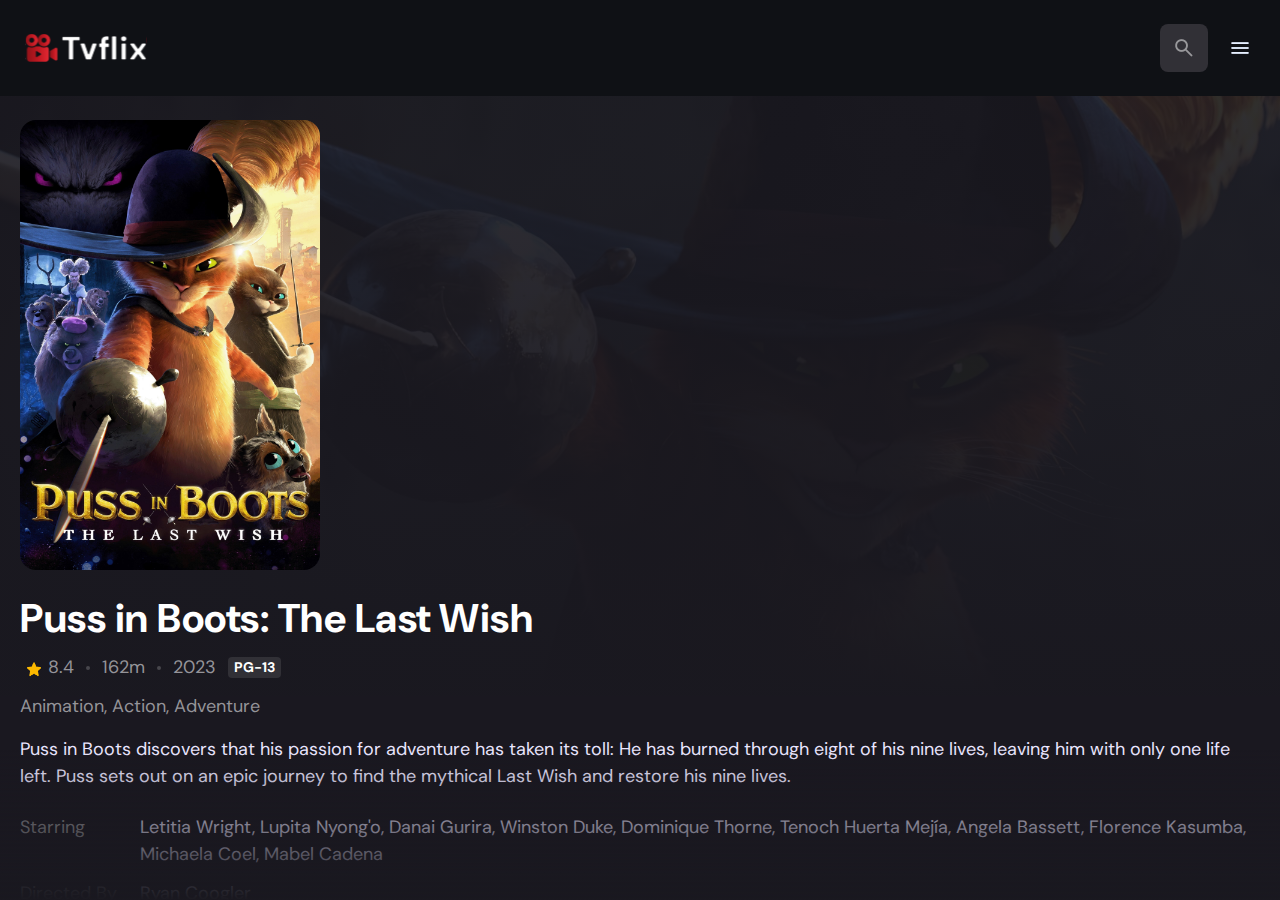
==== detail.html @ 979cb25b "Project Movie" ====
<!DOCTYPE html>
<html lang="en">
  <head>
    <meta charset="UTF-8" />
    <meta http-equiv="X-UA-Compatible" content="IE=edge" />
    <meta name="viewport" content="width=device-width, initial-scale=1.0" />
    <link rel="shorcut icon" href="favicon.svg" type="image/x+mxl" />
    <link rel="preconnect" href="https://fonts.googleapis.com" />
    <link rel="preconnect" href="https://fonts.gstatic.com" crossorigin />
    <link
      href="https://fonts.googleapis.com/css2?family=DM+Sans:wght@400;700&display=swap"
      rel="stylesheet"
    />
    <link rel="stylesheet" href="assets/css/style.css" />
    <title>Tvflix</title>
  </head>
  <body>
    <header class="header">
      <a href="index.html" class="logo">
        <img
          src="assets/images/logo.svg"
          alt="Tvflix home"
          width="140px"
          height="32px"
        />
      </a>
      <div class="search-box" search-box>
        <div class="search-wrapper" search-wrapper>
          <input
            type="text"
            name=""
            id=""
            placeholder="Search any movies"
            aria-label="search movies"
            class="search-field"
            autocomplete="off"
            search-field
          />
          <img
            src="assets/images/search.png"
            width="24px"
            height="24px"
            class="leading-icon"
            alt=""
          />
        </div>
        <button class="search-btn" search-close>
          <img
            src="assets/images/close.png"
            width="24px"
            height="24px"
            alt=""
          />
        </button>
      </div>

      <button class="search-btn" search-toggler menu-close>
        <img
          class="menu"
          src="assets/images/search.png"
          width="24px"
          height="24px"
          alt="open search box"
        />
      </button>

      <button class="menu-btn" menu-btn menu-toggler>
        <img
          class="menu"
          width="24px"
          height="24px"
          src="assets/images/menu.png"
          alt="open menu"
        />
        <img
          class="close"
          width="24px"
          height="24px"
          src="assets/images/menu-close.png"
          alt=""
        />
      </button>
    </header>

    <nav class="sidebar" sidebar>
      <div class="sidebar-inner">
        <div class="sidebar-list">
          <p class="title">Genre</p>
          <a href="movie-list.html" class="sidebar-link" menu-close>Action </a>
          <a href="movie-list.html" class="sidebar-link" menu-close>Horror </a>
          <a href="movie-list.html" class="sidebar-link" menu-close>Comedy </a>
          <a href="movie-list.html" class="sidebar-link" menu-close
            >Adventure</a
          >
          <a href="movie-list.html" class="sidebar-link" menu-close>Drama </a>
          <a href="movie-list.html" class="sidebar-link" menu-close>Sci-Fi </a>
        </div>
        <div class="sidebar-list">
          <p class="title">Language</p>
          <a href="movie-list.html" class="sidebar-link" menu-close>English </a>
          <a href="movie-list.html" class="sidebar-link" menu-close>Japan </a>
          <a href="movie-list.html" class="sidebar-link" menu-close
            >Tiếng Việt
          </a>
        </div>
        <div class="sidebar-footer">
          <p class="copyright">
            Copyright 2023
            <a href="https://www.facebook.com/profile.php?id=100027670810611"
              >HoangDev</a
            >
          </p>
          <img
            src="assets/images/tmdb-logo.svg"
            width="130px"
            height="18px"
            alt=""
          />
        </div>
      </div>
    </nav>
    <div class="overlay active" overlay menu-toggler></div>
    <article class="container" page-content>
      <div class="movie-detail">
        <div
          class="backdrop-image"
          style="background-image: url('./assets/images/slider-banner.jpg')"
        ></div>
        <figure class="poster-box movie-poster">
          <img
            src="./assets/images/slider-control.jpg"
            class="img-cover"
            alt=""
          />
        </figure>
        <div class="detail-box">
          <div class="detail-content">
            <h1 class="heading">Puss in Boots: The Last Wish</h1>
            <div class="meta-list">
              <div class="meta-item">
                <img src="" alt="" />
                <img
                  src="./assets/images/star.png"
                  width="20px"
                  height="20px"
                  alt="rating"
                />
                <span class="span">8.4</span>
              </div>
              <div class="separator"></div>
              <div class="meta-item">162m</div>
              <div class="separator"></div>
              <div class="meta-item">2023</div>
              <div class="meta-item card-badge">PG-13</div>
            </div>

            <p class="genre">Animation, Action, Adventure</p>
            <p class="overview">
              Puss in Boots discovers that his passion for adventure has taken
              its toll: He has burned through eight of his nine lives, leaving
              him with only one life left. Puss sets out on an epic journey to
              find the mythical Last Wish and restore his nine lives.
            </p>
            <ul class="detail-list">
              <div class="list-item">
                <p class="list-name">Starring</p>
                <p>
                  Letitia Wright, Lupita Nyong'o, Danai Gurira, Winston Duke,
                  Dominique Thorne, Tenoch Huerta Mejía, Angela Bassett,
                  Florence Kasumba, Michaela Coel, Mabel Cadena
                </p>
              </div>

              <div class="list-item">
                <p class="list-name">Directed By</p>
                <p>
                    Ryan Coogler
                </p>
              </div>
            </ul>

          </div>
          <div class="title-wrapper">
            <h3 class="title-large">Trailers and Clips</h3>
          </div>
          <div class="slider-list">
            <div class="slider-inner">
                <div class="video-card"></div>
                <div class="video-card"></div>
                <div class="video-card"></div>
                <div class="video-card"></div>
            </div>
          </div>
        </div>
      </div>



      <section aria-label="upcoming-movie" class="movie-list">
        <div class="title-wrapper">
          <h3 class="title-large">You May Also Like</h3>
        </div>
        <div class="slider-list">
          <div class="slider-inner">
            <div class="movie-card">
              <figure class="poster-box card-banner">
                <img
                  src="assets/images/slider-control.jpg"
                  class="img-cover"
                  alt="Puss in Boots: The Last Wish"
                />
              </figure>
              <h4 class="title">Puss in Boots: The Last Wish</h4>
              <div class="meta-list">
                <div class="meta-item">
                  <img
                    src="assets/images/star.png"
                    width="20px"
                    height="20px"
                    class=""
                    alt="rating"
                    loading="lazy"
                  />
                  <span class="span">8.4</span>
                </div>
                <div class="card-badge">2023</div>
              </div>
              <a
                href="detail.html"
                class="card-btn"
                title="Puss in Boots: The Last Wish"
              ></a>
            </div>
            <div class="movie-card">
              <figure class="poster-box card-banner">
                <img
                  src="assets/images/slider-control.jpg"
                  class="img-cover"
                  alt="Puss in Boots: The Last Wish"
                />
              </figure>
              <h4 class="title">Puss in Boots: The Last Wish</h4>
              <div class="meta-list">
                <div class="meta-item">
                  <img
                    src="assets/images/star.png"
                    width="20px"
                    height="20px"
                    class=""
                    alt="rating"
                    loading="lazy"
                  />
                  <span class="span">8.4</span>
                </div>
                <div class="card-badge">2023</div>
              </div>
              <a
                href="detail.html"
                class="card-btn"
                title="Puss in Boots: The Last Wish"
              ></a>
            </div>
            <div class="movie-card">
              <figure class="poster-box card-banner">
                <img
                  src="assets/images/slider-control.jpg"
                  class="img-cover"
                  alt="Puss in Boots: The Last Wish"
                />
              </figure>
              <h4 class="title">Puss in Boots: The Last Wish</h4>
              <div class="meta-list">
                <div class="meta-item">
                  <img
                    src="assets/images/star.png"
                    width="20px"
                    height="20px"
                    class=""
                    alt="rating"
                    loading="lazy"
                  />
                  <span class="span">8.4</span>
                </div>
                <div class="card-badge">2023</div>
              </div>
              <a
                href="detail.html"
                class="card-btn"
                title="Puss in Boots: The Last Wish"
              ></a>
            </div>
            <div class="movie-card">
              <figure class="poster-box card-banner">
                <img
                  src="assets/images/slider-control.jpg"
                  class="img-cover"
                  alt="Puss in Boots: The Last Wish"
                />
              </figure>
              <h4 class="title">Puss in Boots: The Last Wish</h4>
              <div class="meta-list">
                <div class="meta-item">
                  <img
                    src="assets/images/star.png"
                    width="20px"
                    height="20px"
                    class=""
                    alt="rating"
                    loading="lazy"
                  />
                  <span class="span">8.4</span>
                </div>
                <div class="card-badge">2023</div>
              </div>
              <a
                href="detail.html"
                class="card-btn"
                title="Puss in Boots: The Last Wish"
              ></a>
            </div>
            <div class="movie-card">
              <figure class="poster-box card-banner">
                <img
                  src="assets/images/slider-control.jpg"
                  class="img-cover"
                  alt="Puss in Boots: The Last Wish"
                />
              </figure>
              <h4 class="title">Puss in Boots: The Last Wish</h4>
              <div class="meta-list">
                <div class="meta-item">
                  <img
                    src="assets/images/star.png"
                    width="20px"
                    height="20px"
                    class=""
                    alt="rating"
                    loading="lazy"
                  />
                  <span class="span">8.4</span>
                </div>
                <div class="card-badge">2023</div>
              </div>
              <a
                href="detail.html"
                class="card-btn"
                title="Puss in Boots: The Last Wish"
              ></a>
            </div>
            <div class="movie-card">
              <figure class="poster-box card-banner">
                <img
                  src="assets/images/slider-control.jpg"
                  class="img-cover"
                  alt="Puss in Boots: The Last Wish"
                />
              </figure>
              <h4 class="title">Puss in Boots: The Last Wish</h4>
              <div class="meta-list">
                <div class="meta-item">
                  <img
                    src="assets/images/star.png"
                    width="20px"
                    height="20px"
                    class=""
                    alt="rating"
                    loading="lazy"
                  />
                  <span class="span">8.4</span>
                </div>
                <div class="card-badge">2023</div>
              </div>
              <a
                href="detail.html"
                class="card-btn"
                title="Puss in Boots: The Last Wish"
              ></a>
            </div>
          </div>
        </div>
      </section>
    </article>
    <script src="assets/js/global.js"></script>
    <script src="assets/js/detail.js"></script>
  </body>
</html>
---- assets/css/style.css ----
/*-----------------------------------*\
  #style.css
\*-----------------------------------*/

/**
 * copyright 2023 Hoàng Dev
 */

:root {
  --background: hsla(220, 17%, 7%, 1);
  --banner-background: hsla(250, 6%, 20%, 1);
  --white-alpha-20: hsla(0, 0%, 100%, 0.2);
  --on-background: hsla(220, 100%, 95%, 1);
  --on-surface: hsla(250, 100%, 95%, 1);
  --on-surface-variant: hsla(250, 1%, 44%, 1);
  --primary: hsla(349, 100%, 43%, 1);
  --primary-variant: hsla(349, 69%, 51%, 1);
  --rating-color: hsla(44, 100%, 49%, 1);
  --surface: hsla(250, 13%, 11%, 1);
  --text-color: hsla(250, 2%, 59%, 1);
  --white: hsla(0, 0%, 100%, 1);
  --banner-overlay: 90deg, hsl(220, 17%, 7%) 0%, hsla(220, 17%, 7%, 0.5) 100%;
  --bottom-overlay: 180deg, hsla(250, 13%, 11%, 0), hsla(250, 13%, 11%, 1);
  --ff-dm-sans: "DM Sans", sans-serif;

  --fs-heading: 4rem;
  --fs-title-lg: 2.6rem;
  --fs-title: 2rem;
  --fs-body: 1.8rem;
  --fs-button: 1.5rem;
  --fs-label: 1.4rem;

  --weight-bold: 700;
  --shadow-1: 0 1px 4px hsla(0, 0%, 0%, 0.75);
  --shadow-2: 0 2px 4px hsla(350, 100%, 43%, 0.3);
  --radius-4: 4px;
  --radius-8: 8px;
  --radius-16: 16px;
  --radius-24: 24px;
  --radius-36: 36px;
  --transition-short: 250ms ease;
  --transition-long: 500ms ease;
}

*,
*::after,
*::before {
  margin: 0;
  padding: 0;
  box-sizing: border-box;
}

li {
  list-style: none;
}

a,
img,
span,
iframe,
button {
  display: block;
}

a {
  color: inherit;
  text-decoration: none;
}

image {
  height: auto;
}

input,
button {
  background: none;
  border: none;
  font: inherit;
  color: inherit;

}

input {
  width: 100%;

}

button {
  text-align: left;
  cursor: pointer;
}

html {
  font-family: var(--ff-dm-sans);
  font-size: 10px;
  scroll-behavior: smooth;
}

body {
  background-color: var(--background);
  color: var(--on-background);
  font-size: var(--fs-body);
  line-height: 1.5;
}

:focus-visible {
  outline-color: var(--primary-variant);
}

::-webkit-scrollbar {
  width: 8px;
  height: 8px;
}

::-webkit-scrollbar-thumb {
  background-color: var(--banner-background);
  border-radius: var(--radius-8);
}

.header {
  position: relative;
  padding-block: 24px;
  padding-inline: 16px;
  display: flex;
  justify-content: space-between;
  align-items: center;
  gap: 8px;
}

.header .logo {
  margin-inline-end: auto;

}

.search-btn,
.menu-btn {
  padding: 12px;

}

.search-btn {
  background-color: var(--banner-background);
  border-radius: var(--radius-8);

}

.search-btn img {
  opacity: 0.5;
  transition: var(--transition-short);

}


.search-btn:is(:hover, :focus-visible) {
  opacity: 1;
}

.menu-btn.active .menu,
.menu-btn .close {
  display: none;
}


.menu-btn .menu,
.menu-btn.active .close {
  display: block;
}

.search-box {
  position: absolute;
  top: 0;
  left: 0;
  width: 100%;
  height: 100%;
  background-color: var(--background);
  padding: 24px 16px;
  align-items: center;
  gap: 8px;
  z-index: 1;
  display: none;

}

.search-box.active {
  display: flex;
}

.search-wrapper {
  position: relative;
  flex-grow: 1;
}

.search-wrapper::before {
  position: absolute;
  top: 14px;
  right: 12px;
  content: "";
  width: 20px;
  height: 20px;
  border: 1px solid var(--white);
  border-inline-end-color: transparent;
  border-radius: var(--radius-24);
  animation: loading 500ms linear infinite;
  display: none;

}

.search-wrapper.searching::before {
  display: block;
}

@keyframes loading {
  0% {
    transform: rotate(0);
  }

  100% {
    transform: rotate(1turn);
  }
}

.search-field {
  background-color: var(--banner-background);
  height: 48px;
  line-height: 48px;
  padding-inline: 44px 16px;
  outline: none;
  border-radius: var(--radius-8);
  transition: var(--transition-short);
}

.search-field::placeholder {
  color: var(--on-surface-variant);
}

.search-field:hover {
  box-shadow: 0 0 0 2px var(--on-surface-variant);
}

.search-field:focus {
  box-shadow: 0 0 0 2px var(--on-surface);
  padding-inline-start: 16px;
}

.search-wrapper .leading-icon {
  position: absolute;
  top: 50%;
  transform: translateY(-50%);
  left: 12px;
  opacity: 0.5;
  transition: var(--transition-short);
}

.search-wrapper:focus-within .leading-icon {
  opacity: 0;
}

.title {
  font-size: var(--fs-title);
  font-weight: var(--weight-bold);
  letter-spacing: 0.5;
}

.sidebar {
  position: absolute;
  background-color: var(--background);
  top: 90px;
  bottom: 0;
  left: -340px;
  max-width: 340px;
  width: 100%;
  border-block-start: 1px solid var(--banner-background);
  overflow-y: overlay;
  visibility: hidden;
  z-index: 4;
  transition: var(--transition-long);
}

.sidebar.active {
  transform: translateX(340px);
  visibility: visible;

}

.sidebar-inner {
  display: grid;
  gap: 20px;
  padding-block: 36px;
}

.sidebar::-webkit-scrollbar-thumb {
  background-color: var(--banner-background);
}

.sidebar:is(:hover, :focus-within)::-webkit-scrollbar-thumb {
  background-color: var(--banner-background);
}

.sidebar::-webkit-scrollbar-button {
  height: 16px;
}

.sidebar-list,
.sidebar-footer {
  padding-inline: 36px;

}

.sidebar-link {
  color: var(--on-surface-variant);
  transition: var(--transition-short);
}

.sidebar-link:is(:hover, :focus-visible) {
  color: var(--on-background);
}

.sidebar-list {
  display: grid;
  gap: 8px;
}

.sidebar-list .title {
  margin-block-end: 8px;
}

.sidebar-footer {
  border-block-start: 1px solid var(--banner-background);
  padding-block-start: 28px;
  margin-block-start: 16px;
}

.copyright {
  color: var(--on-surface-variant);
}

.copyright a {
  display: inline-block;
}

.overlay {
  position: fixed;
  top: 96px;
  left: 0;
  border: 0;
  width: 100%;
  background-color: var(--background);
  opacity: 0;
  pointer-events: none;
  transition: var(--transition-short);
  z-index: 3;
}

.overlay.active {
  opacity: 0.5;
  pointer-events: all;
}

/*Container slider*/

.container {
  position: relative;
  background-color: var(--surface);
  color: var(--on-surface);
  padding: 24px 20px 48px;
  height: calc(100vh - 96px);
  overflow: overlay;
  z-index: 1;
}

.container::after {
  content: "";
  position: fixed;
  bottom: 0;
  left: 0;
  width: 100%;
  height: 150px;
  background-image: linear-gradient(var(--bottom-overlay));
  z-index: 1;
  pointer-events: none;

}

.banner {
  position: relative;
  height: 700px;
  border-radius: var(--radius-24);
  overflow: hidden;
}

.banner-slider .slider-item {
  position: absolute;
  top: 0;
  left: 120%;
  height: 100%;
  width: 100%;
  background-color: var(--banner-background);
  opacity: 0;
  visibility: hidden;
  transition: opacity var(--transition-long);
}

.banner-slider .slider-item::before {
  content: "";
  position: absolute;
  inset: 0;
  background-image: linear-gradient(var(--banner-overlay));
}

.banner-slider .active {
  left: 0;
  visibility: visible;
  opacity: 1;
}

.banner-content {
  position: absolute;
  left: 24px;
  right: 24px;
  bottom: 206px;
  z-index: 1;
  color: var(--text-color);
}

.banner :is(.heading, .banner-text) {

  overflow: hidden;
  display: -webkit-box;
  -webkit-box-orient: vertical;
}

.banner .heading {
  -webkit-line-clamp: 3;
  margin-block-end: 16px;
}

.meta-list {
  display: flex;
  flex-wrap: wrap;
  justify-content: flex-start;
  align-items: center;
  gap: 12px;
}

.banner .genre {
  margin-block: 12px;
}

.banner-text {
  -webkit-line-clamp: 2;
  margin-block-end: 24px;
}

.heading,
.title-large,
.title {
  font-family: var(--weight-bold);
  letter-spacing: 0;
}



.heading {
  color: var(--white);
  font-size: var(--fs-heading);
  font-weight: var(--weight-bold);
  letter-spacing: 0.5px;
  line-height: 1.2;
}

.title {
  font-size: var(--fs-title);
}

.title-large {
  font-size: var(--fs-title-lg);
}

.img-cover {
  width: 100%;
  height: 100%;
  object-fit: cover;
}

.meta-item {
  display: flex;
  align-items: center;
  gap: 4px;

}

.btn {
  color: var(--white);
  font-size: var(--fs-button);
  font-weight: var(--weight-bold);
  max-width: max-content;
  display: flex;
  align-items: center;
  gap: 12px;
  padding-block: 12px;
  padding-inline: 20px 24px;
  border-radius: var(--radius-8);
  transition: var(--transition-short);
}

.banner .btn {
  background-color: var(--primary);
}

.banner .btn:is(:hover, :focus-visible) {
  box-shadow: var(--shadow-2)
}

.card-badge {
  background-color: var(--banner-background);
  color: var(--white);
  font-size: var(--fs-label);
  padding-inline: 6px;
  border-radius: var(--radius-4);
  font-weight: var(--weight-bold);
}

.slider-control {
  position: absolute;
  bottom: 20px;
  left: 20px;
  right: 0;
  box-sizing: var(--radius-16) 0 0 var(--radius-16);
  user-select: none;
  padding: 4px 4px 4px;
  overflow-x: auto;
}

.slider-control::-webkit-scrollbar {
  display: none;
}

.control-inner {
  display: flex;
  gap: 12px;

}

.slider-control .slider-item {
  width: 100px;
  border-radius: var(--radius-8);
  flex-shrink: 0;
  filter: brightness(0.4);
}

.slider-control .active {
  filter: brightness(1);
  box-shadow: var(--shadow-1);

}

.poster-box {
  background-image: url('../images/poster-bg-icon.png');
  aspect-ratio: 2 / 3;
}

.poster-box {
  background-repeat: no-repeat;
  background-size: 50px;
  background-position: center;
  background-color: var(--banner-background);
  border-radius: var(--radius-16);
  overflow: hidden;
}

.title-wrapper {
  margin-block-end: 24px;


}

.slider-list {
  margin-inline: -20px;
  overflow: overlay;
  margin-block-end: -16px;
  padding-block-end: 16px;
}

.slider-list::-webkit-scrollbar-thumb {
  background-color: transparent;
}

.slider-list:is(:hover, :focus-within)::-webkit-scrollbar-thumb {
  background-color: var(--banner-background);
}

.slider-list::-webkit-scrollbar-button {
  width: 20px;

}

.slider-list .slider-inner {
  position: relative;
  display: flex;
  gap: 16px;


}

.slider-list .slider-inner::before,
.slider-list .slider-inner::after {
  content: "";
  min-width: 4px;
}

.movie-list {
  padding-block-start: 32px;
}

.movie-card {
  position: relative;
  min-width: 200px;
}

.movie-card .card-banner {
  background-repeat: no-repeat;
  width: 200px;
}

.movie-card .title {
  width: 100%;
  white-space: nowrap;
  text-overflow: ellipsis;
  overflow: hidden;
  margin-block: 8px 4px;

}

.movie-card .meta-list {
  justify-content: space-between;
}

.movie-card .card-btn {
  position: absolute;
  inset: 0;
}



/*Detail movie css*/

.backdrop-image {
  position: absolute;
  z-index: -1;
  top: 0;
  left: 0;
  width: 100%;
  height: 600px;
  background-repeat: no-repeat;
  background-size: cover;
  background-position: center;
}

.backdrop-image::after {
  content: "";
  position: absolute;
  inset: 0;
  background-image: linear-gradient(0deg, hsla(250, 13%, 11%, 1), hsla(250, 13%, 11%, 0.9));
}

.movie-detail .movie-poster {
  max-width: 300px;
  width: 100%;
}

.movie-detail .heading {
  margin-block: 24px 12px;
}

.movie-detail :is(.meta-list, .genre) {
  color: var(--text-color);
}

.movie-detail .genre {
  margin-block: 12px 16px;
}

.detail-list {
  margin-block: 24px 32px;
}

.movie-detail .list-item {
  display: flex;
  align-items: flex-start;
  gap: 8px;
  margin-block-end: 12px;
}

.movie-detail .list-name {
  color: var(--text-color);
  min-width: 112px;
  
}

.separator {
  width: 4px;
  height: 4px;
  border-radius: var(--radius-8);
  background-color: var(--white-alpha-20);
}
.video-card {
  background-image: url('../images/video-bg-icon.png');
  background-repeat: no-repeat;
  aspect-ratio: 16/9;
  flex-shrink: 0;
  max-width: 500px;
  width: calc(100% - 40px);
  background-color: var(--banner-background);
}

/*Tất cả loại phim*/

.genre-list .title-wrapper{
margin-block-end: 56px;
}
.grid-list{
  display: grid;
  grid-template-columns: repeat(auto-fill,minmax(180px,1fr));
  column-gap: 16px;
  row-gap: 20px;
}
.genre-list :is(.movie-card,.card-banner){
  width: 100%;
}

.load-more{
  background-color: var(--primary-variant);
  margin-inline: auto;
  margin-block:36px 60px ;
}
.load-more:is(:hover,:focus-visible){
  --primary-variant :hsla(350,67%,39%,1);
  
}
.load-more .loading::before{
  display: block;

}
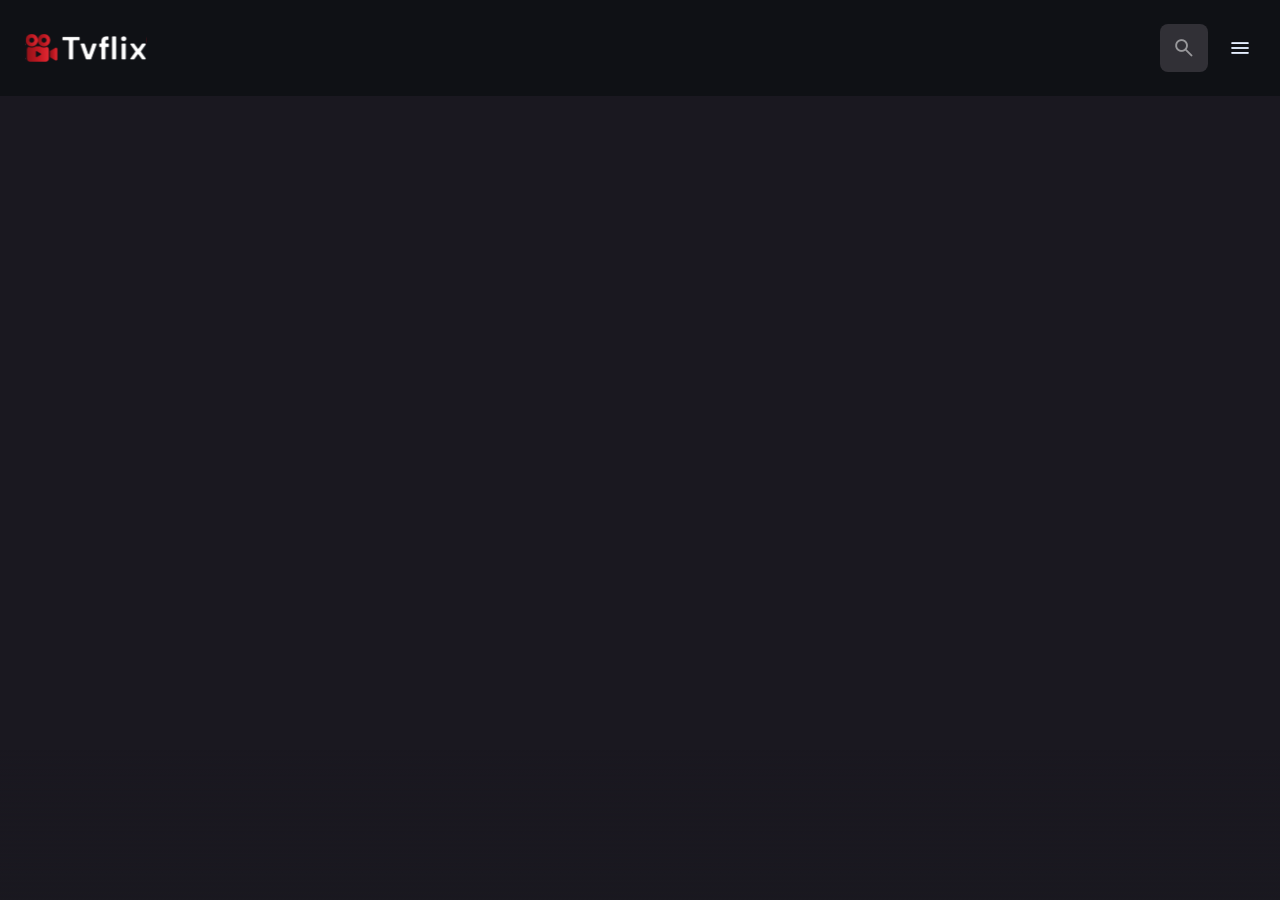
==== commit 4e1b8ba0: "detail movie" ====
--- a/detail.html
+++ b/detail.html
@@ -54,7 +54,7 @@
         </button>
       </div>
 
-      <button class="search-btn" search-toggler menu-close>
+      <button class="search-btn" search-toggler>
         <img
           class="menu"
           src="assets/images/search.png"
@@ -81,306 +81,12 @@
         />
       </button>
     </header>
-
-    <nav class="sidebar" sidebar>
-      <div class="sidebar-inner">
-        <div class="sidebar-list">
-          <p class="title">Genre</p>
-          <a href="movie-list.html" class="sidebar-link" menu-close>Action </a>
-          <a href="movie-list.html" class="sidebar-link" menu-close>Horror </a>
-          <a href="movie-list.html" class="sidebar-link" menu-close>Comedy </a>
-          <a href="movie-list.html" class="sidebar-link" menu-close
-            >Adventure</a
-          >
-          <a href="movie-list.html" class="sidebar-link" menu-close>Drama </a>
-          <a href="movie-list.html" class="sidebar-link" menu-close>Sci-Fi </a>
-        </div>
-        <div class="sidebar-list">
-          <p class="title">Language</p>
-          <a href="movie-list.html" class="sidebar-link" menu-close>English </a>
-          <a href="movie-list.html" class="sidebar-link" menu-close>Japan </a>
-          <a href="movie-list.html" class="sidebar-link" menu-close
-            >Tiếng Việt
-          </a>
-        </div>
-        <div class="sidebar-footer">
-          <p class="copyright">
-            Copyright 2023
-            <a href="https://www.facebook.com/profile.php?id=100027670810611"
-              >HoangDev</a
-            >
-          </p>
-          <img
-            src="assets/images/tmdb-logo.svg"
-            width="130px"
-            height="18px"
-            alt=""
-          />
-        </div>
-      </div>
-    </nav>
-    <div class="overlay active" overlay menu-toggler></div>
+    <nav class="sidebar" sidebar></nav>
+    <div class="overlay" overlay menu-close></div>
     <article class="container" page-content>
-      <div class="movie-detail">
-        <div
-          class="backdrop-image"
-          style="background-image: url('./assets/images/slider-banner.jpg')"
-        ></div>
-        <figure class="poster-box movie-poster">
-          <img
-            src="./assets/images/slider-control.jpg"
-            class="img-cover"
-            alt=""
-          />
-        </figure>
-        <div class="detail-box">
-          <div class="detail-content">
-            <h1 class="heading">Puss in Boots: The Last Wish</h1>
-            <div class="meta-list">
-              <div class="meta-item">
-                <img src="" alt="" />
-                <img
-                  src="./assets/images/star.png"
-                  width="20px"
-                  height="20px"
-                  alt="rating"
-                />
-                <span class="span">8.4</span>
-              </div>
-              <div class="separator"></div>
-              <div class="meta-item">162m</div>
-              <div class="separator"></div>
-              <div class="meta-item">2023</div>
-              <div class="meta-item card-badge">PG-13</div>
-            </div>
-
-            <p class="genre">Animation, Action, Adventure</p>
-            <p class="overview">
-              Puss in Boots discovers that his passion for adventure has taken
-              its toll: He has burned through eight of his nine lives, leaving
-              him with only one life left. Puss sets out on an epic journey to
-              find the mythical Last Wish and restore his nine lives.
-            </p>
-            <ul class="detail-list">
-              <div class="list-item">
-                <p class="list-name">Starring</p>
-                <p>
-                  Letitia Wright, Lupita Nyong'o, Danai Gurira, Winston Duke,
-                  Dominique Thorne, Tenoch Huerta Mejía, Angela Bassett,
-                  Florence Kasumba, Michaela Coel, Mabel Cadena
-                </p>
-              </div>
-
-              <div class="list-item">
-                <p class="list-name">Directed By</p>
-                <p>
-                    Ryan Coogler
-                </p>
-              </div>
-            </ul>
-
-          </div>
-          <div class="title-wrapper">
-            <h3 class="title-large">Trailers and Clips</h3>
-          </div>
-          <div class="slider-list">
-            <div class="slider-inner">
-                <div class="video-card"></div>
-                <div class="video-card"></div>
-                <div class="video-card"></div>
-                <div class="video-card"></div>
-            </div>
-          </div>
-        </div>
-      </div>
-
-
-
-      <section aria-label="upcoming-movie" class="movie-list">
-        <div class="title-wrapper">
-          <h3 class="title-large">You May Also Like</h3>
-        </div>
-        <div class="slider-list">
-          <div class="slider-inner">
-            <div class="movie-card">
-              <figure class="poster-box card-banner">
-                <img
-                  src="assets/images/slider-control.jpg"
-                  class="img-cover"
-                  alt="Puss in Boots: The Last Wish"
-                />
-              </figure>
-              <h4 class="title">Puss in Boots: The Last Wish</h4>
-              <div class="meta-list">
-                <div class="meta-item">
-                  <img
-                    src="assets/images/star.png"
-                    width="20px"
-                    height="20px"
-                    class=""
-                    alt="rating"
-                    loading="lazy"
-                  />
-                  <span class="span">8.4</span>
-                </div>
-                <div class="card-badge">2023</div>
-              </div>
-              <a
-                href="detail.html"
-                class="card-btn"
-                title="Puss in Boots: The Last Wish"
-              ></a>
-            </div>
-            <div class="movie-card">
-              <figure class="poster-box card-banner">
-                <img
-                  src="assets/images/slider-control.jpg"
-                  class="img-cover"
-                  alt="Puss in Boots: The Last Wish"
-                />
-              </figure>
-              <h4 class="title">Puss in Boots: The Last Wish</h4>
-              <div class="meta-list">
-                <div class="meta-item">
-                  <img
-                    src="assets/images/star.png"
-                    width="20px"
-                    height="20px"
-                    class=""
-                    alt="rating"
-                    loading="lazy"
-                  />
-                  <span class="span">8.4</span>
-                </div>
-                <div class="card-badge">2023</div>
-              </div>
-              <a
-                href="detail.html"
-                class="card-btn"
-                title="Puss in Boots: The Last Wish"
-              ></a>
-            </div>
-            <div class="movie-card">
-              <figure class="poster-box card-banner">
-                <img
-                  src="assets/images/slider-control.jpg"
-                  class="img-cover"
-                  alt="Puss in Boots: The Last Wish"
-                />
-              </figure>
-              <h4 class="title">Puss in Boots: The Last Wish</h4>
-              <div class="meta-list">
-                <div class="meta-item">
-                  <img
-                    src="assets/images/star.png"
-                    width="20px"
-                    height="20px"
-                    class=""
-                    alt="rating"
-                    loading="lazy"
-                  />
-                  <span class="span">8.4</span>
-                </div>
-                <div class="card-badge">2023</div>
-              </div>
-              <a
-                href="detail.html"
-                class="card-btn"
-                title="Puss in Boots: The Last Wish"
-              ></a>
-            </div>
-            <div class="movie-card">
-              <figure class="poster-box card-banner">
-                <img
-                  src="assets/images/slider-control.jpg"
-                  class="img-cover"
-                  alt="Puss in Boots: The Last Wish"
-                />
-              </figure>
-              <h4 class="title">Puss in Boots: The Last Wish</h4>
-              <div class="meta-list">
-                <div class="meta-item">
-                  <img
-                    src="assets/images/star.png"
-                    width="20px"
-                    height="20px"
-                    class=""
-                    alt="rating"
-                    loading="lazy"
-                  />
-                  <span class="span">8.4</span>
-                </div>
-                <div class="card-badge">2023</div>
-              </div>
-              <a
-                href="detail.html"
-                class="card-btn"
-                title="Puss in Boots: The Last Wish"
-              ></a>
-            </div>
-            <div class="movie-card">
-              <figure class="poster-box card-banner">
-                <img
-                  src="assets/images/slider-control.jpg"
-                  class="img-cover"
-                  alt="Puss in Boots: The Last Wish"
-                />
-              </figure>
-              <h4 class="title">Puss in Boots: The Last Wish</h4>
-              <div class="meta-list">
-                <div class="meta-item">
-                  <img
-                    src="assets/images/star.png"
-                    width="20px"
-                    height="20px"
-                    class=""
-                    alt="rating"
-                    loading="lazy"
-                  />
-                  <span class="span">8.4</span>
-                </div>
-                <div class="card-badge">2023</div>
-              </div>
-              <a
-                href="detail.html"
-                class="card-btn"
-                title="Puss in Boots: The Last Wish"
-              ></a>
-            </div>
-            <div class="movie-card">
-              <figure class="poster-box card-banner">
-                <img
-                  src="assets/images/slider-control.jpg"
-                  class="img-cover"
-                  alt="Puss in Boots: The Last Wish"
-                />
-              </figure>
-              <h4 class="title">Puss in Boots: The Last Wish</h4>
-              <div class="meta-list">
-                <div class="meta-item">
-                  <img
-                    src="assets/images/star.png"
-                    width="20px"
-                    height="20px"
-                    class=""
-                    alt="rating"
-                    loading="lazy"
-                  />
-                  <span class="span">8.4</span>
-                </div>
-                <div class="card-badge">2023</div>
-              </div>
-              <a
-                href="detail.html"
-                class="card-btn"
-                title="Puss in Boots: The Last Wish"
-              ></a>
-            </div>
-          </div>
-        </div>
-      </section>
     </article>
-    <script src="assets/js/global.js"></script>
-    <script src="assets/js/detail.js"></script>
+    <script src="assets/js/detail.js" type="module"></script>
+    <script src="assets/js/global.js" defer></script>
   </body>
 </html>
+
--- a/assets/css/style.css
+++ b/assets/css/style.css
@@ -202,7 +202,18 @@
   border-radius: var(--radius-24);
   animation: loading 500ms linear infinite;
   display: none;
-
+}
+.loading::before {
+  top: 14px;
+  right: 12px;
+  content: "";
+  width: 20px;
+  height: 20px;
+  border: 1px solid var(--white);
+  border-inline-end-color: transparent;
+  border-radius: var(--radius-24);
+  animation: loading 500ms linear infinite;
+  display: none;
 }
 
 .search-wrapper.searching::before {
@@ -264,7 +275,7 @@
 .sidebar {
   position: absolute;
   background-color: var(--background);
-  top: 90px;
+  top: 96px;
   bottom: 0;
   left: -340px;
   max-width: 340px;
@@ -272,7 +283,7 @@
   border-block-start: 1px solid var(--banner-background);
   overflow-y: overlay;
   visibility: hidden;
-  z-index: 4;
+  z-index: 99;
   transition: var(--transition-long);
 }
 
@@ -344,11 +355,12 @@
   left: 0;
   border: 0;
   width: 100%;
+  height: 100%;
   background-color: var(--background);
   opacity: 0;
   pointer-events: none;
   transition: var(--transition-short);
-  z-index: 3;
+  z-index: 9999;
 }
 
 .overlay.active {
@@ -368,7 +380,7 @@
   z-index: 1;
 }
 
-.container::after {
+.container::after,.search-modal::after {
   content: "";
   position: fixed;
   bottom: 0;
@@ -394,7 +406,7 @@
   left: 120%;
   height: 100%;
   width: 100%;
-  background-color: var(--banner-background);
+  background-color: var(--upcoming-movie-background);
   opacity: 0;
   visibility: hidden;
   transition: opacity var(--transition-long);
@@ -524,7 +536,7 @@
   position: absolute;
   bottom: 20px;
   left: 20px;
-  right: 0;
+  right: 20px;
   box-sizing: var(--radius-16) 0 0 var(--radius-16);
   user-select: none;
   padding: 4px 4px 4px;
@@ -598,6 +610,7 @@
   position: relative;
   display: flex;
   gap: 16px;
+  padding-block-end: 32px;
 
 
 }
@@ -610,6 +623,7 @@
 
 .movie-list {
   padding-block-start: 32px;
+  padding-block-end: 48px;
 }
 
 .movie-card {
@@ -704,13 +718,12 @@
   background-color: var(--white-alpha-20);
 }
 .video-card {
-  background-image: url('../images/video-bg-icon.png');
+
   background-repeat: no-repeat;
   aspect-ratio: 16/9;
   flex-shrink: 0;
   max-width: 500px;
   width: calc(100% - 40px);
-  background-color: var(--banner-background);
 }
 
 /*Tất cả loại phim*/
@@ -720,11 +733,11 @@
 }
 .grid-list{
   display: grid;
-  grid-template-columns: repeat(auto-fill,minmax(180px,1fr));
+  grid-template-columns: repeat(auto-fill,minmax(200px,1fr));
   column-gap: 16px;
   row-gap: 20px;
 }
-.genre-list :is(.movie-card,.card-banner){
+:is(.genre-list,.search-modal,):is(.movie-card,.card-banner){
   width: 100%;
 }
 
@@ -737,7 +750,31 @@
   --primary-variant :hsla(350,67%,39%,1);
   
 }
-.load-more .loading::before{
+.load-more.loading::before{
   display: block;
-
-}
+}
+
+.search-modal{
+  position: fixed;
+  top: 96px;
+  left: 0;
+  bottom: 0;
+  width: 100%;
+  background-color: var(--surface);
+  overflow-y: overlay;
+  padding: 50px 24px;
+  z-index: 4;
+  display: none;
+}
+
+
+.search-modal.active{
+  display: block;
+}
+.search-modal .label{
+  color: var(--primary-variant);
+  font-weight: var(--weight-bold);
+  margin-block-end:8px;
+}
+
+
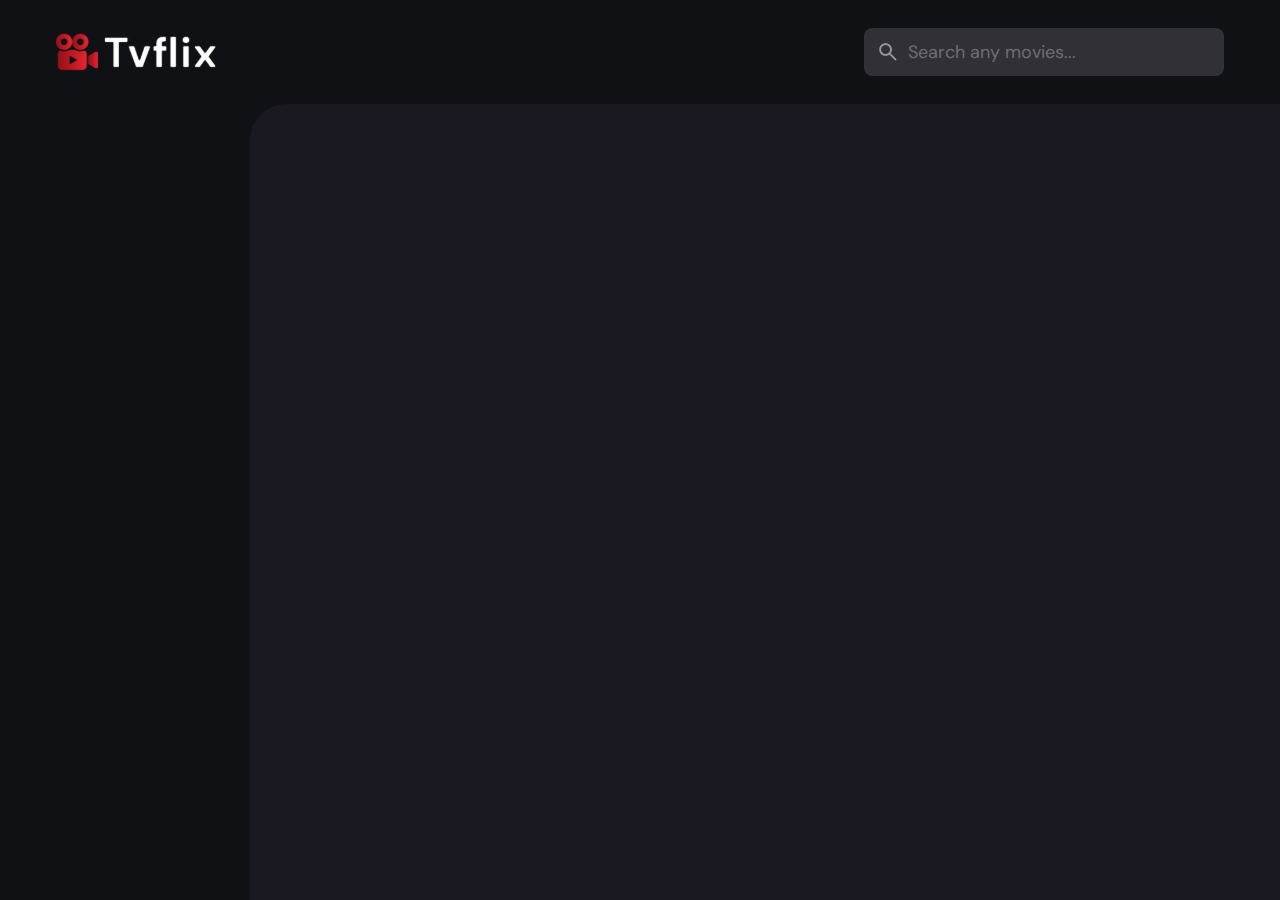
==== commit 62050120: "Done Project" ====
--- a/detail.html
+++ b/detail.html
@@ -4,89 +4,88 @@
     <meta charset="UTF-8" />
     <meta http-equiv="X-UA-Compatible" content="IE=edge" />
     <meta name="viewport" content="width=device-width, initial-scale=1.0" />
-    <link rel="shorcut icon" href="favicon.svg" type="image/x+mxl" />
+    <meta
+      name="description"
+      content="Tvflix is a popular movie app made by codewithsadee."
+    />
+    <link rel="shortcut icon" href="./favicon.svg" type="image/svg+xml" />
     <link rel="preconnect" href="https://fonts.googleapis.com" />
     <link rel="preconnect" href="https://fonts.gstatic.com" crossorigin />
     <link
       href="https://fonts.googleapis.com/css2?family=DM+Sans:wght@400;700&display=swap"
       rel="stylesheet"
     />
-    <link rel="stylesheet" href="assets/css/style.css" />
-    <title>Tvflix</title>
+    <link rel="stylesheet" href="./assets/css/style.css" />
   </head>
   <body>
     <header class="header">
-      <a href="index.html" class="logo">
+      <a href="./index.html" class="logo">
         <img
-          src="assets/images/logo.svg"
+          src="./assets/images/logo.svg"
+          width="140"
+          height="32"
           alt="Tvflix home"
-          width="140px"
-          height="32px"
         />
       </a>
       <div class="search-box" search-box>
         <div class="search-wrapper" search-wrapper>
           <input
             type="text"
-            name=""
-            id=""
-            placeholder="Search any movies"
+            name="search"
             aria-label="search movies"
+            placeholder="Search any movies..."
             class="search-field"
             autocomplete="off"
             search-field
           />
           <img
-            src="assets/images/search.png"
-            width="24px"
-            height="24px"
+            src="./assets/images/search.png"
+            width="24"
+            height="24"
+            alt="search"
             class="leading-icon"
-            alt=""
           />
         </div>
-        <button class="search-btn" search-close>
+        <button class="search-btn" search-toggler>
           <img
-            src="assets/images/close.png"
-            width="24px"
-            height="24px"
-            alt=""
+            src="./assets/images/close.png"
+            width="24"
+            height="24"
+            alt="close search box"
           />
         </button>
       </div>
-
-      <button class="search-btn" search-toggler>
+      <button class="search-btn" search-toggler menu-close>
         <img
-          class="menu"
-          src="assets/images/search.png"
-          width="24px"
-          height="24px"
+          src="./assets/images/search.png"
+          width="24"
+          height="24"
           alt="open search box"
         />
       </button>
-
       <button class="menu-btn" menu-btn menu-toggler>
         <img
+          src="./assets/images/menu.png"
+          width="24"
+          height="24"
+          alt="open menu"
           class="menu"
-          width="24px"
-          height="24px"
-          src="assets/images/menu.png"
-          alt="open menu"
         />
         <img
+          src="./assets/images/menu-close.png"
+          width="24"
+          height="24"
+          alt="close menu"
           class="close"
-          width="24px"
-          height="24px"
-          src="assets/images/menu-close.png"
-          alt=""
         />
       </button>
     </header>
-    <nav class="sidebar" sidebar></nav>
-    <div class="overlay" overlay menu-close></div>
-    <article class="container" page-content>
-    </article>
-    <script src="assets/js/detail.js" type="module"></script>
-    <script src="assets/js/global.js" defer></script>
+    <main>
+      <nav class="sidebar" sidebar></nav>
+      <div class="overlay" overlay menu-toggler></div>
+      <article class="container" page-content></article>
+    </main>
   </body>
+  <script src="./assets/js/global.js" defer></script>
+  <script src="./assets/js/detail.js" type="module"></script>
 </html>
-
--- a/assets/css/style.css
+++ b/assets/css/style.css
@@ -1,11 +1,3 @@
-/*-----------------------------------*\
-  #style.css
-\*-----------------------------------*/
-
-/**
- * copyright 2023 Hoàng Dev
- */
-
 :root {
   --background: hsla(220, 17%, 7%, 1);
   --banner-background: hsla(250, 6%, 20%, 1);
@@ -21,15 +13,13 @@
   --white: hsla(0, 0%, 100%, 1);
   --banner-overlay: 90deg, hsl(220, 17%, 7%) 0%, hsla(220, 17%, 7%, 0.5) 100%;
   --bottom-overlay: 180deg, hsla(250, 13%, 11%, 0), hsla(250, 13%, 11%, 1);
-  --ff-dm-sans: "DM Sans", sans-serif;
-
+  --ff-dm-sans: 'DM Sans', sans-serif;
   --fs-heading: 4rem;
   --fs-title-lg: 2.6rem;
   --fs-title: 2rem;
   --fs-body: 1.8rem;
   --fs-button: 1.5rem;
   --fs-label: 1.4rem;
-
   --weight-bold: 700;
   --shadow-1: 0 1px 4px hsla(0, 0%, 0%, 0.75);
   --shadow-2: 0 2px 4px hsla(350, 100%, 43%, 0.3);
@@ -43,8 +33,8 @@
 }
 
 *,
-*::after,
-*::before {
+*::before,
+*::after {
   margin: 0;
   padding: 0;
   box-sizing: border-box;
@@ -67,7 +57,7 @@
   text-decoration: none;
 }
 
-image {
+img {
   height: auto;
 }
 
@@ -77,12 +67,10 @@
   border: none;
   font: inherit;
   color: inherit;
-
 }
 
 input {
   width: 100%;
-
 }
 
 button {
@@ -117,106 +105,40 @@
   border-radius: var(--radius-8);
 }
 
-.header {
-  position: relative;
-  padding-block: 24px;
-  padding-inline: 16px;
-  display: flex;
-  justify-content: space-between;
-  align-items: center;
-  gap: 8px;
-}
-
-.header .logo {
-  margin-inline-end: auto;
-
-}
-
-.search-btn,
-.menu-btn {
-  padding: 12px;
-
-}
-
-.search-btn {
-  background-color: var(--banner-background);
-  border-radius: var(--radius-8);
-
-}
-
-.search-btn img {
-  opacity: 0.5;
-  transition: var(--transition-short);
-
-}
-
-
-.search-btn:is(:hover, :focus-visible) {
-  opacity: 1;
-}
-
-.menu-btn.active .menu,
-.menu-btn .close {
-  display: none;
-}
-
-
-.menu-btn .menu,
-.menu-btn.active .close {
-  display: block;
-}
-
-.search-box {
-  position: absolute;
-  top: 0;
-  left: 0;
-  width: 100%;
-  height: 100%;
-  background-color: var(--background);
-  padding: 24px 16px;
-  align-items: center;
-  gap: 8px;
-  z-index: 1;
-  display: none;
-
-}
-
-.search-box.active {
-  display: flex;
-}
-
-.search-wrapper {
-  position: relative;
-  flex-grow: 1;
-}
-
-.search-wrapper::before {
-  position: absolute;
-  top: 14px;
-  right: 12px;
+/*Thiết bị máy tính*/
+.search-wrapper::before,
+.load-more::before {
   content: "";
   width: 20px;
   height: 20px;
-  border: 1px solid var(--white);
+  border: 3px solid var(--white);
+  border-radius: var(--radius-24);
   border-inline-end-color: transparent;
-  border-radius: var(--radius-24);
   animation: loading 500ms linear infinite;
   display: none;
 }
-.loading::before {
+
+.search-wrapper::before {
+  position: absolute;
   top: 14px;
   right: 12px;
-  content: "";
-  width: 20px;
-  height: 20px;
-  border: 1px solid var(--white);
-  border-inline-end-color: transparent;
-  border-radius: var(--radius-24);
-  animation: loading 500ms linear infinite;
-  display: none;
 }
 
 .search-wrapper.searching::before {
+  display: block;
+}
+
+.load-more {
+  background-color: var(--primary-variant);
+  margin-inline: auto;
+  margin-block: 36px 60px;
+}
+
+.load-more:is(:hover, :focus-visible) {
+  --primary-variant: hsla(350, 67%, 39%, 1);
+}
+
+.load-more.loading::before {
   display: block;
 }
 
@@ -230,220 +152,31 @@
   }
 }
 
-.search-field {
-  background-color: var(--banner-background);
-  height: 48px;
-  line-height: 48px;
-  padding-inline: 44px 16px;
-  outline: none;
-  border-radius: var(--radius-8);
-  transition: var(--transition-short);
-}
-
-.search-field::placeholder {
-  color: var(--on-surface-variant);
-}
-
-.search-field:hover {
-  box-shadow: 0 0 0 2px var(--on-surface-variant);
-}
-
-.search-field:focus {
-  box-shadow: 0 0 0 2px var(--on-surface);
-  padding-inline-start: 16px;
-}
-
-.search-wrapper .leading-icon {
-  position: absolute;
-  top: 50%;
-  transform: translateY(-50%);
-  left: 12px;
-  opacity: 0.5;
-  transition: var(--transition-short);
-}
-
-.search-wrapper:focus-within .leading-icon {
-  opacity: 0;
+.heading,
+.title-large,
+.title {
+  font-weight: var(--weight-bold);
+  letter-spacing: 0.5px;
 }
 
 .title {
   font-size: var(--fs-title);
-  font-weight: var(--weight-bold);
-  letter-spacing: 0.5;
-}
-
-.sidebar {
-  position: absolute;
-  background-color: var(--background);
-  top: 96px;
-  bottom: 0;
-  left: -340px;
-  max-width: 340px;
-  width: 100%;
-  border-block-start: 1px solid var(--banner-background);
-  overflow-y: overlay;
-  visibility: hidden;
-  z-index: 99;
-  transition: var(--transition-long);
-}
-
-.sidebar.active {
-  transform: translateX(340px);
-  visibility: visible;
-
-}
-
-.sidebar-inner {
-  display: grid;
-  gap: 20px;
-  padding-block: 36px;
-}
-
-.sidebar::-webkit-scrollbar-thumb {
-  background-color: var(--banner-background);
-}
-
-.sidebar:is(:hover, :focus-within)::-webkit-scrollbar-thumb {
-  background-color: var(--banner-background);
-}
-
-.sidebar::-webkit-scrollbar-button {
-  height: 16px;
-}
-
-.sidebar-list,
-.sidebar-footer {
-  padding-inline: 36px;
-
-}
-
-.sidebar-link {
-  color: var(--on-surface-variant);
-  transition: var(--transition-short);
-}
-
-.sidebar-link:is(:hover, :focus-visible) {
-  color: var(--on-background);
-}
-
-.sidebar-list {
-  display: grid;
-  gap: 8px;
-}
-
-.sidebar-list .title {
-  margin-block-end: 8px;
-}
-
-.sidebar-footer {
-  border-block-start: 1px solid var(--banner-background);
-  padding-block-start: 28px;
-  margin-block-start: 16px;
-}
-
-.copyright {
-  color: var(--on-surface-variant);
-}
-
-.copyright a {
-  display: inline-block;
-}
-
-.overlay {
-  position: fixed;
-  top: 96px;
-  left: 0;
-  border: 0;
+}
+
+.heading {
+  color: var(--white);
+  font-size: var(--fs-heading);
+  line-height: 1.2;
+}
+
+.title-large {
+  font-size: var(--fs-title-lg);
+}
+
+.img-cover {
   width: 100%;
   height: 100%;
-  background-color: var(--background);
-  opacity: 0;
-  pointer-events: none;
-  transition: var(--transition-short);
-  z-index: 9999;
-}
-
-.overlay.active {
-  opacity: 0.5;
-  pointer-events: all;
-}
-
-/*Container slider*/
-
-.container {
-  position: relative;
-  background-color: var(--surface);
-  color: var(--on-surface);
-  padding: 24px 20px 48px;
-  height: calc(100vh - 96px);
-  overflow: overlay;
-  z-index: 1;
-}
-
-.container::after,.search-modal::after {
-  content: "";
-  position: fixed;
-  bottom: 0;
-  left: 0;
-  width: 100%;
-  height: 150px;
-  background-image: linear-gradient(var(--bottom-overlay));
-  z-index: 1;
-  pointer-events: none;
-
-}
-
-.banner {
-  position: relative;
-  height: 700px;
-  border-radius: var(--radius-24);
-  overflow: hidden;
-}
-
-.banner-slider .slider-item {
-  position: absolute;
-  top: 0;
-  left: 120%;
-  height: 100%;
-  width: 100%;
-  background-color: var(--upcoming-movie-background);
-  opacity: 0;
-  visibility: hidden;
-  transition: opacity var(--transition-long);
-}
-
-.banner-slider .slider-item::before {
-  content: "";
-  position: absolute;
-  inset: 0;
-  background-image: linear-gradient(var(--banner-overlay));
-}
-
-.banner-slider .active {
-  left: 0;
-  visibility: visible;
-  opacity: 1;
-}
-
-.banner-content {
-  position: absolute;
-  left: 24px;
-  right: 24px;
-  bottom: 206px;
-  z-index: 1;
-  color: var(--text-color);
-}
-
-.banner :is(.heading, .banner-text) {
-
-  overflow: hidden;
-  display: -webkit-box;
-  -webkit-box-orient: vertical;
-}
-
-.banner .heading {
-  -webkit-line-clamp: 3;
-  margin-block-end: 16px;
+  object-fit: cover;
 }
 
 .meta-list {
@@ -454,51 +187,10 @@
   gap: 12px;
 }
 
-.banner .genre {
-  margin-block: 12px;
-}
-
-.banner-text {
-  -webkit-line-clamp: 2;
-  margin-block-end: 24px;
-}
-
-.heading,
-.title-large,
-.title {
-  font-family: var(--weight-bold);
-  letter-spacing: 0;
-}
-
-
-
-.heading {
-  color: var(--white);
-  font-size: var(--fs-heading);
-  font-weight: var(--weight-bold);
-  letter-spacing: 0.5px;
-  line-height: 1.2;
-}
-
-.title {
-  font-size: var(--fs-title);
-}
-
-.title-large {
-  font-size: var(--fs-title-lg);
-}
-
-.img-cover {
-  width: 100%;
-  height: 100%;
-  object-fit: cover;
-}
-
 .meta-item {
   display: flex;
   align-items: center;
   gap: 4px;
-
 }
 
 .btn {
@@ -515,55 +207,13 @@
   transition: var(--transition-short);
 }
 
-.banner .btn {
-  background-color: var(--primary);
-}
-
-.banner .btn:is(:hover, :focus-visible) {
-  box-shadow: var(--shadow-2)
-}
-
 .card-badge {
   background-color: var(--banner-background);
   color: var(--white);
   font-size: var(--fs-label);
+  font-weight: var(--weight-bold);
   padding-inline: 6px;
   border-radius: var(--radius-4);
-  font-weight: var(--weight-bold);
-}
-
-.slider-control {
-  position: absolute;
-  bottom: 20px;
-  left: 20px;
-  right: 20px;
-  box-sizing: var(--radius-16) 0 0 var(--radius-16);
-  user-select: none;
-  padding: 4px 4px 4px;
-  overflow-x: auto;
-}
-
-.slider-control::-webkit-scrollbar {
-  display: none;
-}
-
-.control-inner {
-  display: flex;
-  gap: 12px;
-
-}
-
-.slider-control .slider-item {
-  width: 100px;
-  border-radius: var(--radius-8);
-  flex-shrink: 0;
-  filter: brightness(0.4);
-}
-
-.slider-control .active {
-  filter: brightness(1);
-  box-shadow: var(--shadow-1);
-
 }
 
 .poster-box {
@@ -571,7 +221,8 @@
   aspect-ratio: 2 / 3;
 }
 
-.poster-box {
+.poster-box,
+.video-card {
   background-repeat: no-repeat;
   background-size: 50px;
   background-position: center;
@@ -582,15 +233,13 @@
 
 .title-wrapper {
   margin-block-end: 24px;
-
-
 }
 
 .slider-list {
   margin-inline: -20px;
-  overflow: overlay;
+  overflow-x: overlay;
+  padding-block-end: 16px;
   margin-block-end: -16px;
-  padding-block-end: 16px;
 }
 
 .slider-list::-webkit-scrollbar-thumb {
@@ -603,16 +252,12 @@
 
 .slider-list::-webkit-scrollbar-button {
   width: 20px;
-
 }
 
 .slider-list .slider-inner {
   position: relative;
   display: flex;
   gap: 16px;
-  padding-block-end: 32px;
-
-
 }
 
 .slider-list .slider-inner::before,
@@ -621,18 +266,356 @@
   min-width: 4px;
 }
 
+.separator {
+  width: 4px;
+  height: 4px;
+  background-color: var(--white-alpha-20);
+  border-radius: var(--radius-8);
+}
+
+.video-card {
+  background-image: url('../images/video-bg-icon.png');
+  aspect-ratio: 16 / 9;
+  flex-shrink: 0;
+  max-width: 500px;
+  width: calc(100% - 40px);
+}
+
+/* .container::after, */
+.search-modal::after {
+  content: "";
+  position: fixed;
+  bottom: 0;
+  left: 0;
+  width: 100%;
+  height: 150px;
+  background-image: linear-gradient(var(--bottom-overlay));
+  z-index: 1;
+  pointer-events: none;
+}
+
+.header {
+  position: relative;
+  padding-block: 24px;
+  padding-inline: 16px;
+  display: flex;
+  justify-content: space-between;
+  align-items: center;
+  gap: 8px;
+}
+
+.header .logo {
+  margin-inline-end: auto;
+}
+
+.search-btn,
+.menu-btn {
+  padding: 12px;
+}
+
+.search-btn {
+  background-color: var(--banner-background);
+  border-radius: var(--radius-8);
+}
+
+.search-btn img {
+  opacity: 0.5;
+  transition: var(--transition-short);
+}
+
+.search-btn:is(:hover, :focus-visible) img {
+  opacity: 1;
+}
+
+.menu-btn.active .menu,
+.menu-btn .close {
+  display: none;
+}
+
+.menu-btn .menu,
+.menu-btn.active .close {
+  display: block;
+}
+
+.search-box {
+  position: absolute;
+  top: 0;
+  left: 0;
+  width: 100%;
+  height: 100%;
+  background-color: var(--background);
+  padding: 24px 16px;
+  align-items: center;
+  gap: 8px;
+  z-index: 1;
+  display: none;
+}
+
+.search-box.active {
+  display: flex;
+}
+
+.search-wrapper {
+  position: relative;
+  flex-grow: 1;
+}
+
+.search-field {
+  background-color: var(--banner-background);
+  height: 48px;
+  line-height: 48px;
+  padding-inline: 44px 16px;
+  outline: none;
+  border-radius: var(--radius-8);
+  transition: var(--transition-short);
+}
+
+.search-field::placeholder {
+  color: var(--on-surface-variant);
+}
+
+.search-field:hover {
+  box-shadow: 0 0 0 2px var(--on-surface-variant);
+}
+
+.search-field:focus {
+  box-shadow: 0 0 0 2px var(--on-surface);
+  padding-inline-start: 16px;
+}
+
+.search-wrapper .leading-icon {
+  position: absolute;
+  top: 50%;
+  transform: translateY(-50%);
+  left: 12px;
+  opacity: 0.5;
+  transition: var(--transition-short);
+}
+
+.search-wrapper:focus-within .leading-icon {
+  opacity: 0;
+}
+
+.sidebar {
+  position: absolute;
+  background-color: var(--background);
+  top: 96px;
+  bottom: 0;
+  left: -340px;
+  max-width: 340px;
+  width: 100%;
+  border-block-start: 1px solid var(--banner-background);
+  overflow-y: overlay;
+  z-index: 4;
+  visibility: hidden;
+  transition: var(--transition-long);
+}
+
+.sidebar.active {
+  transform: translateX(340px);
+  visibility: visible;
+}
+
+.sidebar-inner {
+  display: grid;
+  gap: 20px;
+  padding-block: 36px;
+}
+
+.sidebar::-webkit-scrollbar-thumb {
+  background-color: transparent;
+}
+
+.sidebar:is(:hover, :focus-within)::-webkit-scrollbar-thumb {
+  background-color: var(--banner-background);
+}
+
+.sidebar::-webkit-scrollbar-button {
+  height: 16px;
+}
+
+.sidebar-list,
+.sidebar-footer {
+  padding-inline: 36px;
+}
+
+.sidebar-link {
+  color: var(--on-surface-variant);
+  transition: var(--transition-short);
+}
+
+.sidebar-link:is(:hover, :focus-visible) {
+  color: var(--on-background);
+}
+
+.sidebar-list {
+  display: grid;
+  gap: 8px;
+}
+
+.sidebar-list .title {
+  margin-block-end: 8px;
+}
+
+.sidebar-footer {
+  border-block-start: 1px solid var(--banner-background);
+  padding-block-start: 28px;
+  margin-block-start: 16px;
+}
+
+.copyright {
+  color: var(--on-surface-variant);
+  margin-block-end: 20px;
+}
+
+.copyright a {
+  display: inline-block;
+}
+
+.overlay {
+  position: fixed;
+  top: 96px;
+  left: 0;
+  bottom: 0;
+  width: 100%;
+  background: var(--background);
+  opacity: 0;
+  pointer-events: none;
+  transition: var(--transition-short);
+  z-index: 3;
+}
+
+.overlay.active {
+  opacity: 0.5;
+  pointer-events: all;
+}
+
+.container {
+  position: relative;
+  background-color: var(--surface);
+  color: var(--on-surface);
+  padding: 24px 20px 48px;
+  height: calc(100vh - 96px);
+  overflow-y: overlay;
+  z-index: 1;
+}
+
+.banner {
+  position: relative;
+  height: 700px;
+  border-radius: var(--radius-24);
+  overflow: hidden;
+}
+
+.banner-slider .slider-item {
+  position: absolute;
+  top: 0;
+  left: 120%;
+  width: 100%;
+  height: 100%;
+  background-color: var(--banner-background);
+  opacity: 0;
+  visibility: hidden;
+  transition: opacity var(--transition-long);
+}
+
+.banner-slider .slider-item::before {
+  content: "";
+  position: absolute;
+  inset: 0;
+  background-image: linear-gradient(var(--banner-overlay));
+}
+
+.banner-slider .active {
+  left: 0;
+  opacity: 1;
+  visibility: visible;
+}
+
+.banner-content {
+  position: absolute;
+  left: 24px;
+  right: 24px;
+  bottom: 206px;
+  z-index: 1;
+  color: var(--text-color);
+}
+
+.banner :is(.heading, .banner-text) {
+  display: -webkit-box;
+  -webkit-box-orient: vertical;
+  overflow: hidden;
+}
+
+.banner .heading {
+  -webkit-line-clamp: 3;
+  margin-block-end: 16px;
+}
+
+.banner .genre {
+  margin-block: 12px;
+}
+
+.banner-text {
+  -webkit-line-clamp: 2;
+  margin-block-end: 24px;
+}
+
+.banner .btn {
+  background-color: var(--primary);
+}
+
+.banner .btn:is(:hover, :focus-visible) {
+  box-shadow: var(--shadow-2);
+}
+
+.slider-control {
+  position: absolute;
+  bottom: 20px;
+  left: 20px;
+  right: 0;
+  border-radius: var(--radius-16) 0 0 var(--radius-16);
+  user-select: none;
+  padding: 4px 0 4px 4px;
+  overflow-x: auto;
+}
+
+.slider-control::-webkit-scrollbar {
+  display: none;
+}
+
+.control-inner {
+  display: flex;
+  gap: 12px;
+}
+
+.control-inner::after {
+  content: "";
+  min-width: 12px;
+}
+
+.slider-control .slider-item {
+  width: 100px;
+  border-radius: var(--radius-8);
+  flex-shrink: 0;
+  filter: brightness(0.4);
+}
+
+.slider-control .active {
+  filter: brightness(1);
+  box-shadow: var(--shadow-1);
+}
+
 .movie-list {
   padding-block-start: 32px;
-  padding-block-end: 48px;
 }
 
 .movie-card {
   position: relative;
-  min-width: 200px;
+  width: 200px;
 }
 
 .movie-card .card-banner {
-  background-repeat: no-repeat;
   width: 200px;
 }
 
@@ -642,7 +625,6 @@
   text-overflow: ellipsis;
   overflow: hidden;
   margin-block: 8px 4px;
-
 }
 
 .movie-card .meta-list {
@@ -654,13 +636,8 @@
   inset: 0;
 }
 
-
-
-/*Detail movie css*/
-
 .backdrop-image {
   position: absolute;
-  z-index: -1;
   top: 0;
   left: 0;
   width: 100%;
@@ -668,6 +645,7 @@
   background-repeat: no-repeat;
   background-size: cover;
   background-position: center;
+  z-index: -1;
 }
 
 .backdrop-image::after {
@@ -708,73 +686,181 @@
 .movie-detail .list-name {
   color: var(--text-color);
   min-width: 112px;
-  
-}
-
-.separator {
-  width: 4px;
-  height: 4px;
-  border-radius: var(--radius-8);
-  background-color: var(--white-alpha-20);
-}
-.video-card {
-
-  background-repeat: no-repeat;
-  aspect-ratio: 16/9;
-  flex-shrink: 0;
-  max-width: 500px;
-  width: calc(100% - 40px);
-}
-
-/*Tất cả loại phim*/
-
-.genre-list .title-wrapper{
-margin-block-end: 56px;
-}
-.grid-list{
+}
+
+.genre-list .title-wrapper {
+  margin-block-end: 56px;
+}
+
+.grid-list {
   display: grid;
-  grid-template-columns: repeat(auto-fill,minmax(200px,1fr));
+  grid-template-columns: repeat(auto-fill, minmax(200px, 1fr));
   column-gap: 16px;
   row-gap: 20px;
 }
-:is(.genre-list,.search-modal,):is(.movie-card,.card-banner){
-  width: 100%;
-}
-
-.load-more{
-  background-color: var(--primary-variant);
-  margin-inline: auto;
-  margin-block:36px 60px ;
-}
-.load-more:is(:hover,:focus-visible){
-  --primary-variant :hsla(350,67%,39%,1);
-  
-}
-.load-more.loading::before{
-  display: block;
-}
-
-.search-modal{
+
+:is(.genre-list, .search-modal) :is(.movie-card, .card-banner) {
+  width: 100%;
+}
+
+.search-modal {
   position: fixed;
   top: 96px;
   left: 0;
   bottom: 0;
   width: 100%;
   background-color: var(--surface);
+  padding: 50px 24px;
   overflow-y: overlay;
-  padding: 50px 24px;
   z-index: 4;
   display: none;
 }
 
-
-.search-modal.active{
+.search-modal.active {
   display: block;
 }
-.search-modal .label{
+
+.search-modal .label {
   color: var(--primary-variant);
   font-weight: var(--weight-bold);
-  margin-block-end:8px;
-}
-
-
+  margin-block-end: 8px;
+}
+
+/*Thiết bị điện thoại*/
+@media (min-width: 575px) {
+  .banner-content {
+    right: auto;
+    max-width: 500px;
+  }
+
+  .slider-control {
+    left: calc(100% - 400px);
+  }
+
+  .detail-content {
+    max-width: 750px;
+  }
+
+}
+
+
+@media (min-width: 768px) {
+
+  :root {
+
+    --banner-overlay: 90deg, hsl(220, 17%, 7%) 0%, hsla(220, 17%, 7%, 0) 100%;
+
+
+    --fs-heading: 5.4rem;
+
+  }
+
+  .container {
+    padding-inline: 24px;
+  }
+
+  .slider-list {
+    margin-inline: -24px;
+  }
+
+  .search-btn {
+    display: none;
+  }
+
+  .search-box {
+    all: unset;
+    display: block;
+    width: 360px;
+  }
+
+  .banner {
+    height: 500px;
+  }
+
+  .banner-content {
+    bottom: 50%;
+    transform: translateY(50%);
+    left: 50px;
+  }
+
+  .movie-detail {
+    display: flex;
+    align-items: flex-start;
+    gap: 40px;
+  }
+
+  .movie-detail .detail-box {
+    flex-grow: 1;
+  }
+
+  .movie-detail .movie-poster {
+    flex-shrink: 0;
+    position: sticky;
+    top: 0;
+  }
+
+  .movie-detail .slider-list {
+    margin-inline-start: 0;
+    border-radius: var(--radius-16) 0 0 var(--radius-16);
+  }
+
+  .movie-detail .slider-inner::before {
+    display: none;
+  }
+
+}
+
+@media (min-width: 1200px) {
+  .header {
+    padding: 28px 56px;
+  }
+
+  .logo img {
+    width: 160px;
+  }
+
+  .menu-btn,
+  .overlay {
+    display: none;
+  }
+
+  main {
+    display: grid;
+    grid-template-columns: 250px 1fr;
+  }
+
+  .sidebar {
+    position: static;
+    visibility: visible;
+    border-block-start: 0;
+    height: calc(100vh - 104px);
+  }
+
+  .sidebar.active {
+    transform: none;
+  }
+
+  .sidebar-list,
+  .sidebar-footer {
+    padding-inline: 56px;
+  }
+
+  .container {
+    height: calc(100vh - 104px);
+    border-top-left-radius: var(--radius-36);
+  }
+
+  .banner-content {
+    left: 100px;
+  }
+
+  .search-modal {
+    top: 104px;
+    padding: 60px;
+  }
+
+  .backdrop-image {
+    border-top-left-radius: var(--radius-36);
+  }
+
+}